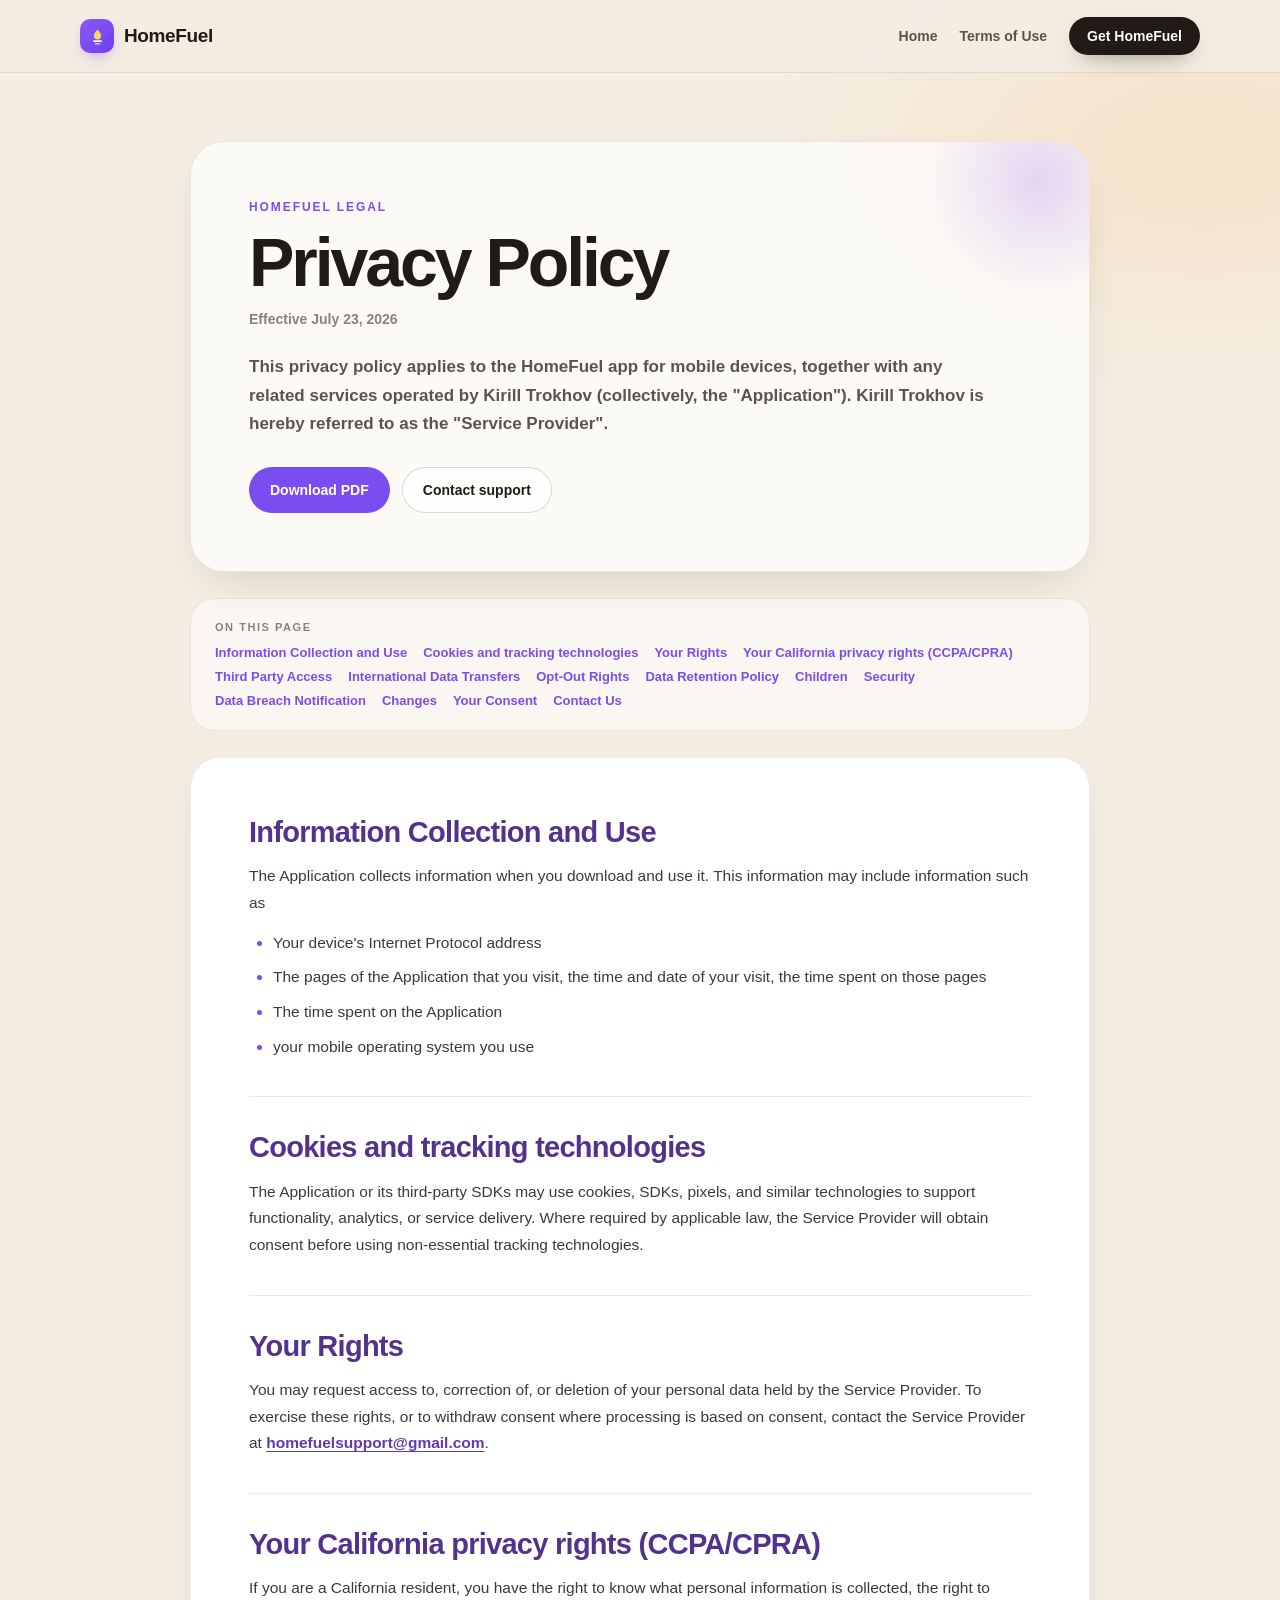
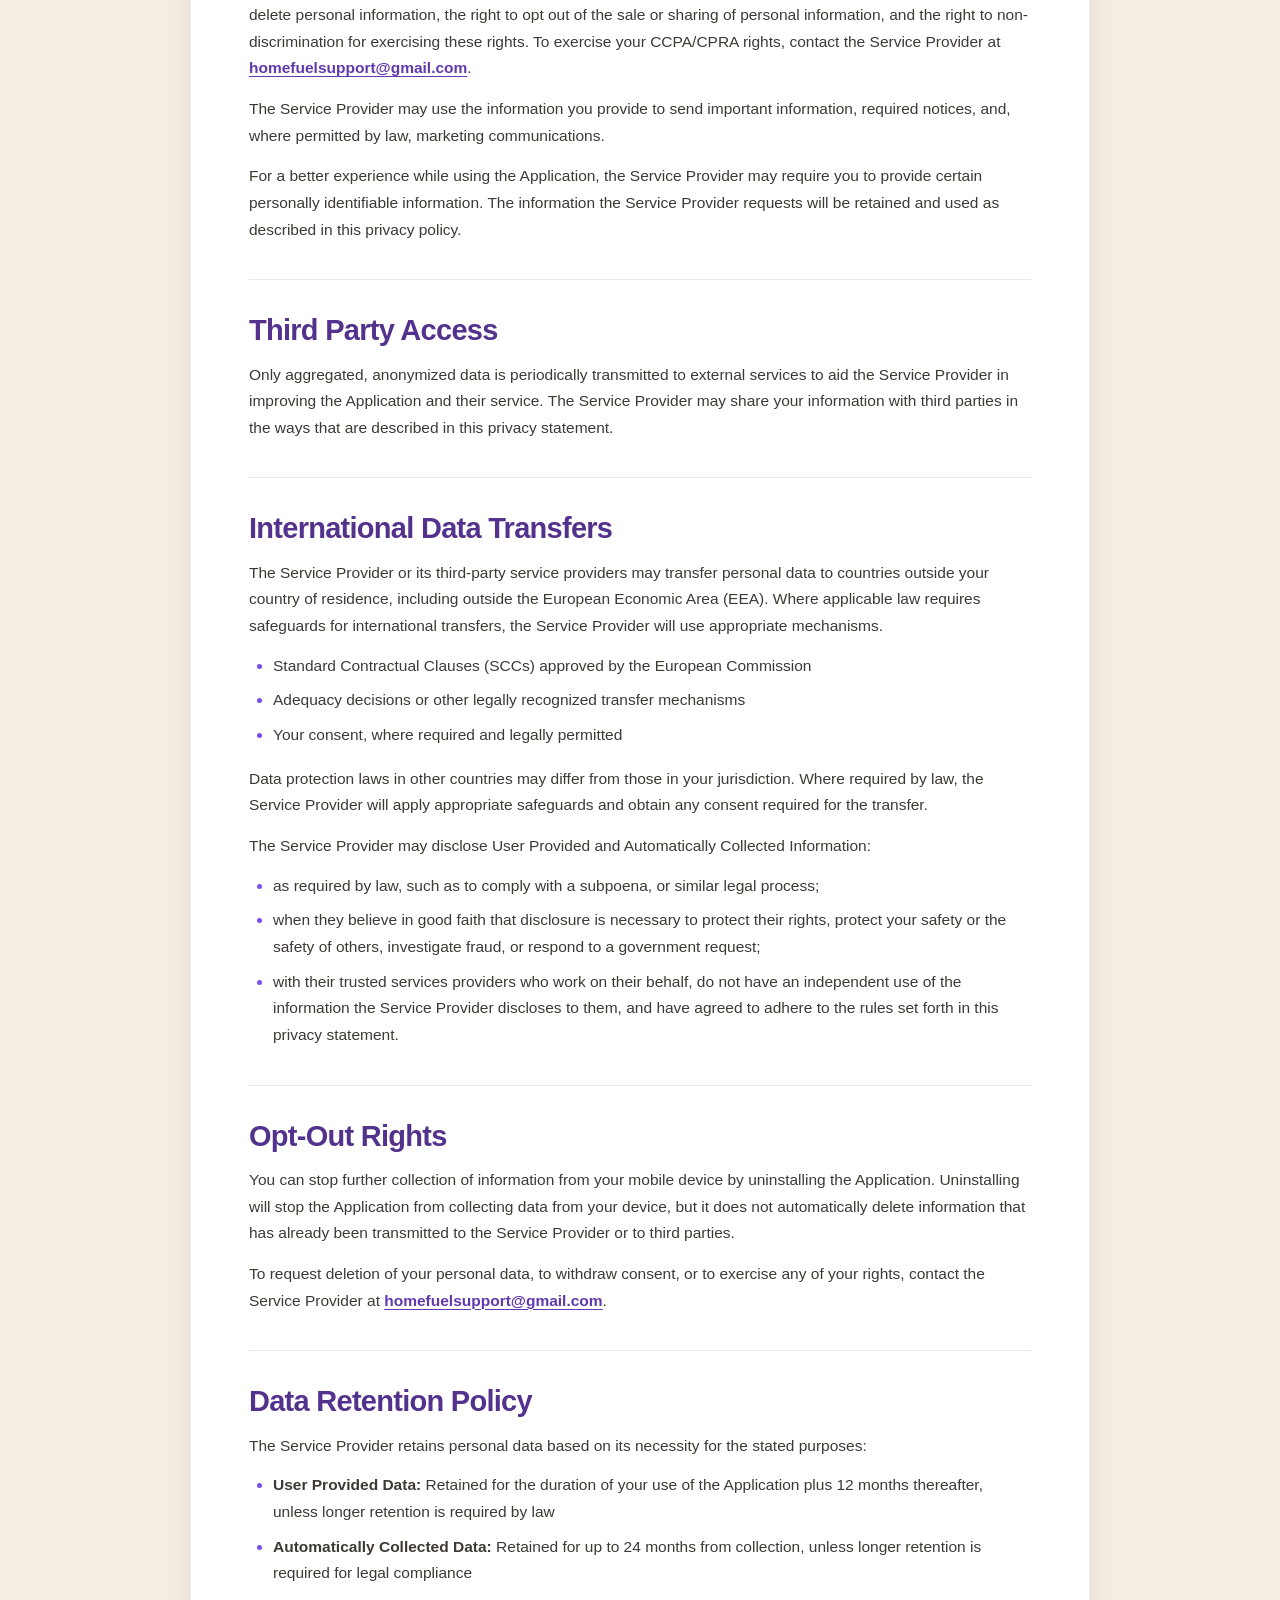
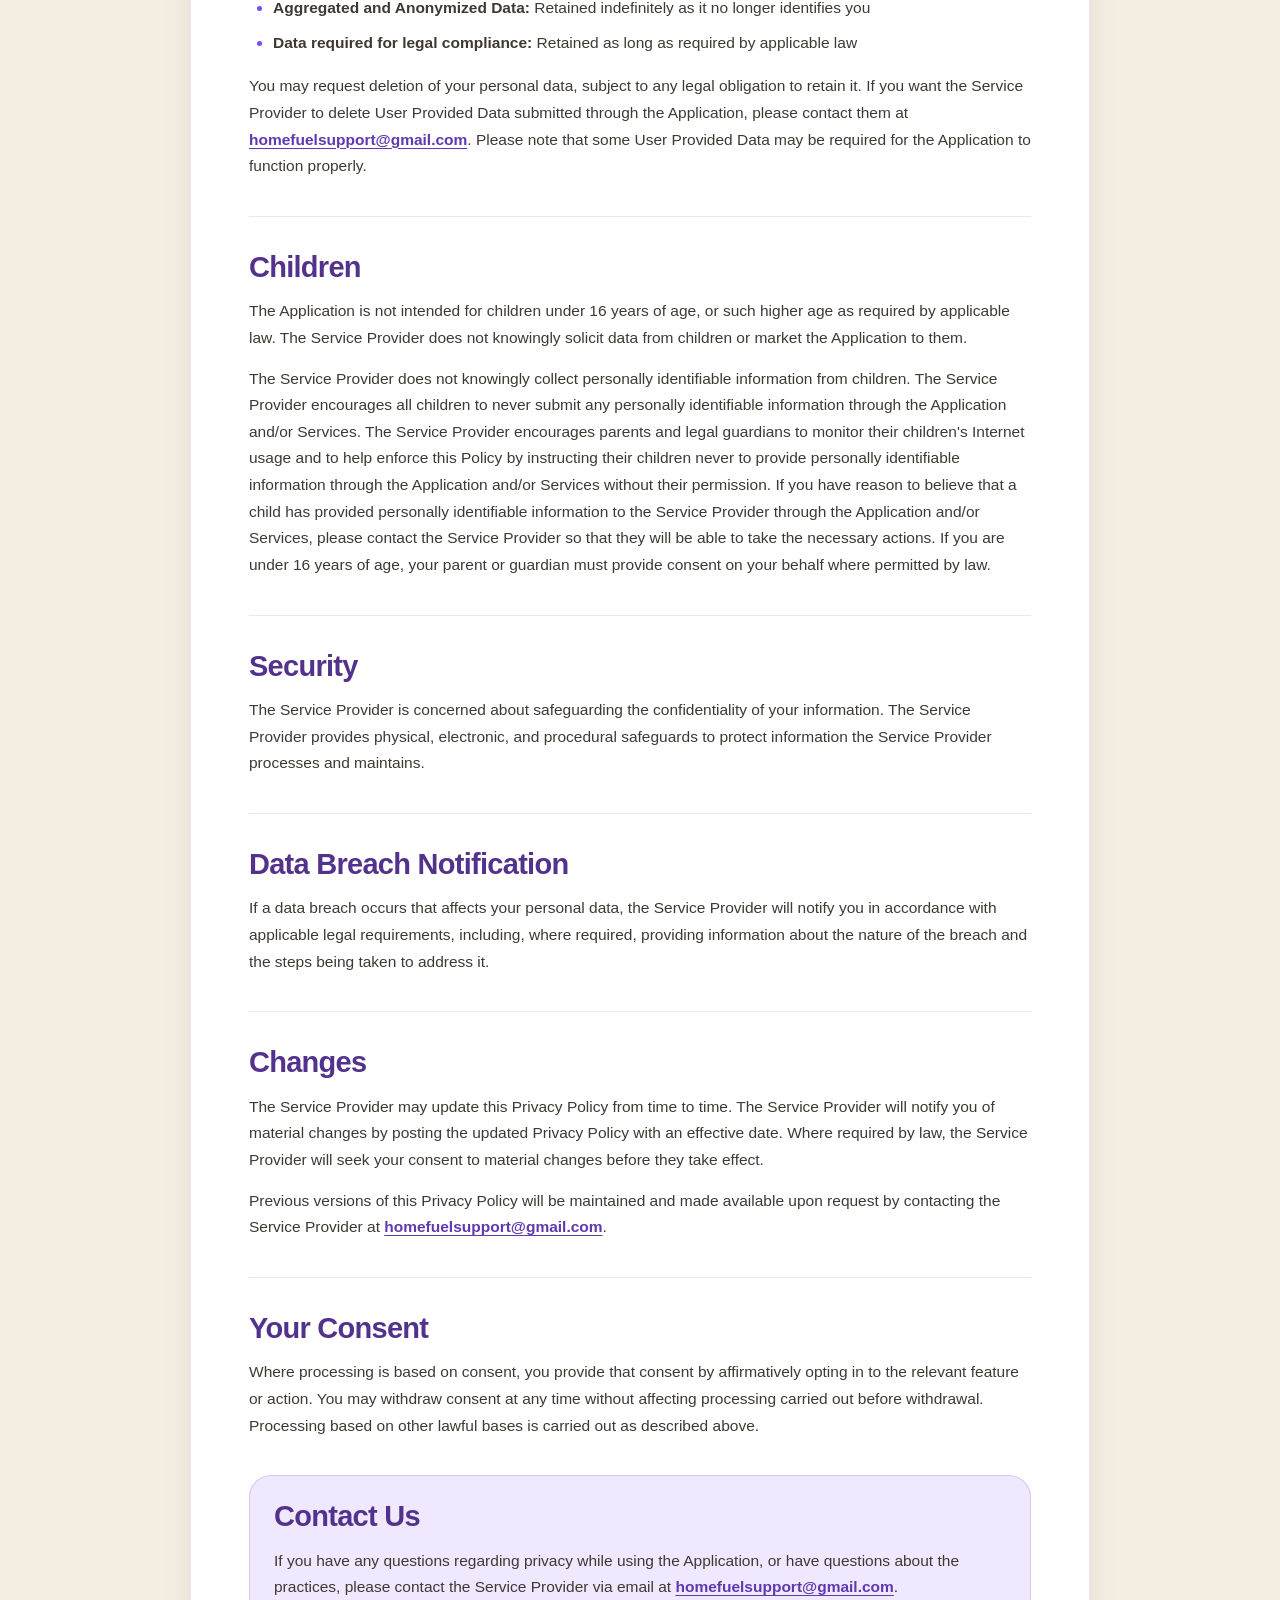
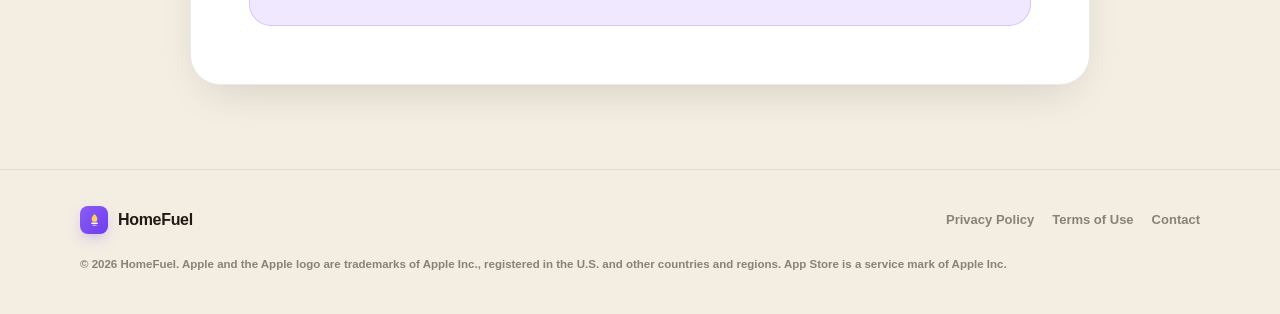
==== privacy.html @ 13d3a9ec "Add legal pages and live App Store links" ====
<!DOCTYPE html>
<html lang="en">
<head>
  <meta charset="UTF-8" />
  <meta name="viewport" content="width=device-width, initial-scale=1.0" />
  <title>Privacy Policy | HomeFuel</title>
  <meta name="description" content="Read the HomeFuel Privacy Policy, effective July 23, 2026." />
  <link rel="canonical" href="https://ktrokhov.github.io/homefuelSite/privacy.html" />
  <meta property="og:title" content="HomeFuel Privacy Policy" />
  <meta property="og:description" content="Read the HomeFuel Privacy Policy, effective July 23, 2026." />
  <meta property="og:type" content="website" />
  <link rel="icon" href="data:image/svg+xml,%3Csvg xmlns='http://www.w3.org/2000/svg' viewBox='0 0 64 64'%3E%3Crect width='64' height='64' rx='16' fill='%236f3df0'/%3E%3Cpath d='M32 12c5 6 9 10 9 16a9 9 0 0 1-18 0c0-6 4-10 9-16z' fill='%23ffd257'/%3E%3Crect x='20' y='40' width='24' height='6' rx='3' fill='%23fff'/%3E%3Crect x='24' y='50' width='16' height='5' rx='2.5' fill='%23ffffffaa'/%3E%3C/svg%3E" />
  <link rel="stylesheet" href="styles.css" />
  <link rel="stylesheet" href="legal.css" />
</head>
<body class="legal-page">
  <a class="skip-link" href="#legal-document">Skip to document</a>

  <nav class="legal-nav" aria-label="Primary navigation">
    <div class="wrap legal-nav-inner">
      <a class="brand" href="index.html" aria-label="HomeFuel home">
          <span class="brand-mark" aria-hidden="true">
            <svg viewBox="0 0 24 24" fill="none">
              <path d="M12 3c2.6 3 4.6 5.2 4.6 8.1a4.6 4.6 0 0 1-9.2 0C7.4 8.2 9.4 6 12 3z" fill="#ffd257"/>
              <rect x="6.5" y="16.6" width="11" height="2.5" rx="1.25" fill="#fff"/>
              <rect x="8.5" y="20.2" width="7" height="1.9" rx="0.95" fill="#ffffffb3"/>
            </svg>
          </span>
          HomeFuel
        </a>
      <div class="legal-nav-links">
        <a href="index.html">Home</a>
        <a href="terms.html">Terms of Use</a>
        <a class="legal-nav-cta" href="https://apps.apple.com/us/app/homefuel-calorie-tracker/id6476710081" aria-label="Download HomeFuel on the App Store">Get HomeFuel</a>
      </div>
    </div>
  </nav>

  <main class="legal-shell" id="legal-document">
    <header class="legal-hero">
      <p class="eyebrow tint">HomeFuel legal</p>
      <h1>Privacy Policy</h1>
      <p class="legal-effective">Effective July 23, 2026</p>
      <div class="legal-summary">
        <p>This privacy policy applies to the HomeFuel app for mobile devices, together with any related services operated by Kirill Trokhov (collectively, the "Application"). Kirill Trokhov is hereby referred to as the "Service Provider".</p>
      </div>
      <div class="legal-actions">
        <a class="legal-button primary" href="assets/legal/HomeFuel_Privacy_Policy.pdf" download>Download PDF</a>
        <a class="legal-button" href="mailto:homefuelsupport@gmail.com">Contact support</a>
      </div>
    </header>

    <nav class="legal-toc" aria-label="On this page">
      <span>On this page</span>
      <div>
          <a href="#information-collection-and-use">Information Collection and Use</a>
          <a href="#cookies-and-tracking-technologies">Cookies and tracking technologies</a>
          <a href="#your-rights">Your Rights</a>
          <a href="#your-california-privacy-rights-ccpa-cpra">Your California privacy rights (CCPA/CPRA)</a>
          <a href="#third-party-access">Third Party Access</a>
          <a href="#international-data-transfers">International Data Transfers</a>
          <a href="#opt-out-rights">Opt-Out Rights</a>
          <a href="#data-retention-policy">Data Retention Policy</a>
          <a href="#children">Children</a>
          <a href="#security">Security</a>
          <a href="#data-breach-notification">Data Breach Notification</a>
          <a href="#changes">Changes</a>
          <a href="#your-consent">Your Consent</a>
          <a href="#contact-us">Contact Us</a>
      </div>
    </nav>

    <article class="legal-document">
      <section id="information-collection-and-use">
        <h2>Information Collection and Use</h2>
        <p>The Application collects information when you download and use it. This information may include information such as</p>
        <ul>
          <li>Your device's Internet Protocol address</li>
          <li>The pages of the Application that you visit, the time and date of your visit, the time spent on those pages</li>
          <li>The time spent on the Application</li>
          <li>your mobile operating system you use</li>
        </ul>
      </section>
      <section id="cookies-and-tracking-technologies">
        <h2>Cookies and tracking technologies</h2>
        <p>The Application or its third-party SDKs may use cookies, SDKs, pixels, and similar technologies to support functionality, analytics, or service delivery. Where required by applicable law, the Service Provider will obtain consent before using non-essential tracking technologies.</p>
      </section>
      <section id="your-rights">
        <h2>Your Rights</h2>
        <p>You may request access to, correction of, or deletion of your personal data held by the Service Provider. To exercise these rights, or to withdraw consent where processing is based on consent, contact the Service Provider at <a href="mailto:homefuelsupport@gmail.com">homefuelsupport@gmail.com</a>.</p>
      </section>
      <section id="your-california-privacy-rights-ccpa-cpra">
        <h2>Your California privacy rights (CCPA/CPRA)</h2>
        <p>If you are a California resident, you have the right to know what personal information is collected, the right to delete personal information, the right to opt out of the sale or sharing of personal information, and the right to non-discrimination for exercising these rights. To exercise your CCPA/CPRA rights, contact the Service Provider at <a href="mailto:homefuelsupport@gmail.com">homefuelsupport@gmail.com</a>.</p>
        <p>The Service Provider may use the information you provide to send important information, required notices, and, where permitted by law, marketing communications.</p>
        <p>For a better experience while using the Application, the Service Provider may require you to provide certain personally identifiable information. The information the Service Provider requests will be retained and used as described in this privacy policy.</p>
      </section>
      <section id="third-party-access">
        <h2>Third Party Access</h2>
        <p>Only aggregated, anonymized data is periodically transmitted to external services to aid the Service Provider in improving the Application and their service. The Service Provider may share your information with third parties in the ways that are described in this privacy statement.</p>
      </section>
      <section id="international-data-transfers">
        <h2>International Data Transfers</h2>
        <p>The Service Provider or its third-party service providers may transfer personal data to countries outside your country of residence, including outside the European Economic Area (EEA). Where applicable law requires safeguards for international transfers, the Service Provider will use appropriate mechanisms.</p>
        <ul>
          <li>Standard Contractual Clauses (SCCs) approved by the European Commission</li>
          <li>Adequacy decisions or other legally recognized transfer mechanisms</li>
          <li>Your consent, where required and legally permitted</li>
        </ul>
        <p>Data protection laws in other countries may differ from those in your jurisdiction. Where required by law, the Service Provider will apply appropriate safeguards and obtain any consent required for the transfer.</p>
        <p>The Service Provider may disclose User Provided and Automatically Collected Information:</p>
        <ul>
          <li>as required by law, such as to comply with a subpoena, or similar legal process;</li>
          <li>when they believe in good faith that disclosure is necessary to protect their rights, protect your safety or the safety of others, investigate fraud, or respond to a government request;</li>
          <li>with their trusted services providers who work on their behalf, do not have an independent use of the information the Service Provider discloses to them, and have agreed to adhere to the rules set forth in this privacy statement.</li>
        </ul>
      </section>
      <section id="opt-out-rights">
        <h2>Opt-Out Rights</h2>
        <p>You can stop further collection of information from your mobile device by uninstalling the Application. Uninstalling will stop the Application from collecting data from your device, but it does not automatically delete information that has already been transmitted to the Service Provider or to third parties.</p>
        <p>To request deletion of your personal data, to withdraw consent, or to exercise any of your rights, contact the Service Provider at <a href="mailto:homefuelsupport@gmail.com">homefuelsupport@gmail.com</a>.</p>
      </section>
      <section id="data-retention-policy">
        <h2>Data Retention Policy</h2>
        <p>The Service Provider retains personal data based on its necessity for the stated purposes:</p>
        <ul>
          <li><strong>User Provided Data:</strong> Retained for the duration of your use of the Application plus 12 months thereafter, unless longer retention is required by law</li>
          <li><strong>Automatically Collected Data:</strong> Retained for up to 24 months from collection, unless longer retention is required for legal compliance</li>
          <li><strong>Aggregated and Anonymized Data:</strong> Retained indefinitely as it no longer identifies you</li>
          <li><strong>Data required for legal compliance:</strong> Retained as long as required by applicable law</li>
        </ul>
        <p>You may request deletion of your personal data, subject to any legal obligation to retain it. If you want the Service Provider to delete User Provided Data submitted through the Application, please contact them at <a href="mailto:homefuelsupport@gmail.com">homefuelsupport@gmail.com</a>. Please note that some User Provided Data may be required for the Application to function properly.</p>
      </section>
      <section id="children">
        <h2>Children</h2>
        <p>The Application is not intended for children under 16 years of age, or such higher age as required by applicable law. The Service Provider does not knowingly solicit data from children or market the Application to them.</p>
        <p>The Service Provider does not knowingly collect personally identifiable information from children. The Service Provider encourages all children to never submit any personally identifiable information through the Application and/or Services. The Service Provider encourages parents and legal guardians to monitor their children's Internet usage and to help enforce this Policy by instructing their children never to provide personally identifiable information through the Application and/or Services without their permission. If you have reason to believe that a child has provided personally identifiable information to the Service Provider through the Application and/or Services, please contact the Service Provider so that they will be able to take the necessary actions. If you are under 16 years of age, your parent or guardian must provide consent on your behalf where permitted by law.</p>
      </section>
      <section id="security">
        <h2>Security</h2>
        <p>The Service Provider is concerned about safeguarding the confidentiality of your information. The Service Provider provides physical, electronic, and procedural safeguards to protect information the Service Provider processes and maintains.</p>
      </section>
      <section id="data-breach-notification">
        <h2>Data Breach Notification</h2>
        <p>If a data breach occurs that affects your personal data, the Service Provider will notify you in accordance with applicable legal requirements, including, where required, providing information about the nature of the breach and the steps being taken to address it.</p>
      </section>
      <section id="changes">
        <h2>Changes</h2>
        <p>The Service Provider may update this Privacy Policy from time to time. The Service Provider will notify you of material changes by posting the updated Privacy Policy with an effective date. Where required by law, the Service Provider will seek your consent to material changes before they take effect.</p>
        <p>Previous versions of this Privacy Policy will be maintained and made available upon request by contacting the Service Provider at <a href="mailto:homefuelsupport@gmail.com">homefuelsupport@gmail.com</a>.</p>
      </section>
      <section id="your-consent">
        <h2>Your Consent</h2>
        <p>Where processing is based on consent, you provide that consent by affirmatively opting in to the relevant feature or action. You may withdraw consent at any time without affecting processing carried out before withdrawal. Processing based on other lawful bases is carried out as described above.</p>
      </section>
      <section id="contact-us" class="legal-contact">
        <h2>Contact Us</h2>
        <p>If you have any questions regarding privacy while using the Application, or have questions about the practices, please contact the Service Provider via email at <a href="mailto:homefuelsupport@gmail.com">homefuelsupport@gmail.com</a>.</p>
      </section>
    </article>
  </main>

  <footer class="legal-footer">
    <div class="wrap legal-footer-inner">
      <div class="legal-footer-top">
        <a class="brand" href="index.html" aria-label="HomeFuel home">
          <span class="brand-mark" aria-hidden="true">
            <svg viewBox="0 0 24 24" fill="none">
              <path d="M12 3c2.6 3 4.6 5.2 4.6 8.1a4.6 4.6 0 0 1-9.2 0C7.4 8.2 9.4 6 12 3z" fill="#ffd257"/>
              <rect x="6.5" y="16.6" width="11" height="2.5" rx="1.25" fill="#fff"/>
              <rect x="8.5" y="20.2" width="7" height="1.9" rx="0.95" fill="#ffffffb3"/>
            </svg>
          </span>
          HomeFuel
        </a>
        <div class="legal-footer-links">
          <a href="privacy.html">Privacy Policy</a>
          <a href="terms.html">Terms of Use</a>
          <a href="mailto:homefuelsupport@gmail.com">Contact</a>
        </div>
      </div>
      <p>© <span id="year">2026</span> HomeFuel. Apple and the Apple logo are trademarks of Apple Inc., registered in the U.S. and other countries and regions. App Store is a service mark of Apple Inc.</p>
    </div>
  </footer>

  <script src="script.js"></script>
</body>
</html>
---- styles.css ----
/* ============================================================
   HomeFuel — marketing site
   Design system mirrors the iOS app: warm cream world, ink-black
   rounded type, violet/amber/red fuel rings, fresh green, PLUS
   orange + PRO black. No frameworks, no build step.
   ============================================================ */

:root {
  /* Ink + surfaces (the app's warm light world) */
  --bg: #f4ede2;
  --bg-wash-a: #ddcfec;   /* lavender */
  --bg-wash-b: #f6e3cf;   /* peach */
  --card: #ffffff;
  --card-soft: #faf6ee;
  --line: rgba(32, 27, 22, 0.09);
  --line-strong: rgba(32, 27, 22, 0.16);
  --ink: #201b16;
  --ink-2: #5c544b;
  --ink-3: #8a8178;

  /* Brand */
  --accent: #7a4df0;          /* violet — Eat ring family */
  --accent-soft: #efe8ff;
  --fresh: #2fa361;           /* green — good things */
  --fresh-soft: #e7f4ec;
  --amber: #f09a12;           /* Fuel ring family */
  --amber-soft: #fdf0da;
  --move: #ff2d55;            /* Move ring — Apple red */
  --move-soft: #ffe6ec;
  --plus: #f2811d;            /* PLUS tier */
  --pro: #1c1917;             /* PRO tier */
  --gold: #edb01c;

  /* Dark energy surfaces */
  --night: #0b0a09;
  --night-card: #171512;
  --night-line: rgba(255, 255, 255, 0.09);

  --radius-xl: 34px;
  --radius-lg: 26px;
  --radius-md: 18px;

  --font: ui-rounded, "SF Pro Rounded", -apple-system,
          BlinkMacSystemFont, "Segoe UI", Roboto, "Helvetica Neue",
          Arial, sans-serif;
  --shadow-card: 0 18px 44px -18px rgba(32, 27, 22, 0.18);
  --shadow-pop: 0 26px 70px -22px rgba(32, 27, 22, 0.33);
}

* { margin: 0; padding: 0; box-sizing: border-box; }

html { scroll-behavior: smooth; }

body {
  font-family: var(--font);
  background: var(--bg);
  color: var(--ink);
  -webkit-font-smoothing: antialiased;
  overflow-x: hidden;
}

::selection { background: rgba(122, 77, 240, 0.22); }

img { display: block; max-width: 100%; }
a { color: inherit; text-decoration: none; }
button { font-family: inherit; }

.wrap {
  width: min(1120px, calc(100% - 48px));
  margin: 0 auto;
}

/* ---------- Type scale ---------- */

.eyebrow {
  font-size: 12px;
  font-weight: 800;
  letter-spacing: 0.16em;
  text-transform: uppercase;
  color: var(--ink-3);
}
.eyebrow.tint { color: var(--accent); }
.eyebrow.fresh { color: var(--fresh); }

h1, h2, h3 { letter-spacing: -0.03em; line-height: 1.02; }

.h-display {
  font-size: clamp(44px, 7vw, 78px);
  font-weight: 900;
}
.h-section {
  font-size: clamp(30px, 4.4vw, 46px);
  font-weight: 900;
}
.lede {
  font-size: clamp(16px, 2vw, 19px);
  line-height: 1.55;
  color: var(--ink-2);
  font-weight: 600;
}

/* ---------- Scroll reveal ---------- */

.reveal {
  opacity: 0;
  transform: translateY(22px);
  transition: opacity 0.7s cubic-bezier(0.2, 0.7, 0.2, 1),
              transform 0.7s cubic-bezier(0.2, 0.7, 0.2, 1);
}
.reveal.in { opacity: 1; transform: none; }

@media (prefers-reduced-motion: reduce) {
  .reveal { opacity: 1; transform: none; transition: none; }
  html { scroll-behavior: auto; }
}

/* ============================================================
   NAV
   ============================================================ */

.nav {
  position: fixed;
  inset: 0 0 auto 0;
  z-index: 60;
  transition: background 0.3s ease, box-shadow 0.3s ease;
}
.nav.scrolled {
  background: rgba(244, 237, 226, 0.82);
  -webkit-backdrop-filter: blur(18px);
  backdrop-filter: blur(18px);
  box-shadow: 0 1px 0 var(--line);
}
.nav-inner {
  display: flex;
  align-items: center;
  gap: 28px;
  padding: 16px 0;
}
.brand {
  display: flex;
  align-items: center;
  gap: 10px;
  font-size: 19px;
  font-weight: 900;
  letter-spacing: -0.02em;
}
.brand-mark {
  width: 34px;
  height: 34px;
  border-radius: 10px;
  background: linear-gradient(135deg, #8a5cf5, #6f3df0);
  display: grid;
  place-items: center;
  box-shadow: 0 6px 16px -6px rgba(122, 77, 240, 0.6);
}
.brand-mark svg { width: 19px; height: 19px; }
.nav-links {
  display: flex;
  gap: 26px;
  margin-left: auto;
}
.nav-links a {
  font-size: 14.5px;
  font-weight: 800;
  color: var(--ink-2);
  transition: color 0.2s;
}
.nav-links a:hover { color: var(--ink); }
.nav-cta {
  background: var(--ink);
  color: #fff;
  font-size: 14px;
  font-weight: 800;
  padding: 11px 20px;
  border-radius: 999px;
  transition: transform 0.15s ease, box-shadow 0.2s ease;
  box-shadow: 0 10px 22px -10px rgba(32, 27, 22, 0.55);
}
.nav-cta:hover { transform: translateY(-1px); }

/* ============================================================
   HERO
   ============================================================ */

.hero {
  position: relative;
  padding: 148px 0 40px;
  overflow: hidden;
}
.hero-wash {
  position: absolute;
  inset: 0;
  background:
    radial-gradient(900px 520px at 12% -6%, var(--bg-wash-a), transparent 62%),
    radial-gradient(900px 560px at 88% 4%, var(--bg-wash-b), transparent 60%);
  pointer-events: none;
}
.hero-grid {
  position: relative;
  display: grid;
  grid-template-columns: 1.05fr 0.95fr;
  gap: 40px;
  align-items: center;
}
.hero-copy .eyebrow { margin-bottom: 18px; }
.hero-copy h1 { margin-bottom: 20px; }
.hero-copy h1 .grad {
  background: linear-gradient(92deg, #7a4df0, #b06df5 55%, #f09a12);
  -webkit-background-clip: text;
  background-clip: text;
  color: transparent;
}
.hero-copy .lede { max-width: 34em; margin-bottom: 30px; }

.store-row {
  display: flex;
  align-items: center;
  gap: 14px;
  flex-wrap: wrap;
}
.app-store-link {
  display: inline-flex;
  align-items: center;
  justify-content: center;
  padding: 12px;
  border-radius: 12px;
  line-height: 0;
}
.app-store-link:focus-visible {
  outline: 3px solid rgba(122, 77, 240, 0.45);
  outline-offset: 2px;
}
.app-store-artwork {
  width: auto;
  height: 48px;
  max-width: none;
}
.store-badge {
  display: inline-flex;
  align-items: center;
  gap: 11px;
  background: #000;
  color: #fff;
  border-radius: 14px;
  padding: 11px 20px 11px 16px;
  transition: transform 0.15s ease, box-shadow 0.25s ease;
  box-shadow: 0 16px 34px -14px rgba(0, 0, 0, 0.55);
}
.store-badge:hover { transform: translateY(-2px) scale(1.015); }
.store-badge svg { width: 26px; height: 26px; flex: none; }
.store-badge .sb-text { line-height: 1.12; }
.store-badge .sb-top { font-size: 10.5px; font-weight: 600; opacity: 0.85; letter-spacing: 0.02em; }
.store-badge .sb-bottom { font-size: 19px; font-weight: 800; letter-spacing: -0.01em; }

.store-badge.android {
  background: var(--card);
  color: var(--ink-2);
  border: 1.5px dashed var(--line-strong);
  box-shadow: none;
  position: relative;
  cursor: default;
}
.store-badge.android:hover { transform: none; }
.store-badge.android svg { opacity: 0.55; }
.dev-chip {
  position: absolute;
  top: -10px;
  right: 10px;
  white-space: nowrap;
  background: var(--amber);
  color: #fff;
  font-size: 8.5px;
  font-weight: 900;
  letter-spacing: 0.12em;
  padding: 4px 9px;
  border-radius: 999px;
  box-shadow: 0 6px 14px -6px rgba(240, 154, 18, 0.7);
}

.hero-props {
  display: flex;
  gap: 20px;
  flex-wrap: wrap;
  margin-top: 30px;
}
.hero-prop {
  display: flex;
  align-items: center;
  gap: 8px;
  font-size: 13.5px;
  font-weight: 800;
  color: var(--ink-2);
}
.hero-prop .dot {
  width: 8px; height: 8px; border-radius: 50%;
}

/* ============================================================
   PHONE MOCKUP (shared frame)
   ============================================================ */

.phone {
  width: 320px;
  border-radius: 52px;
  background: #101010;
  padding: 11px;
  box-shadow:
    0 0 0 1.5px rgba(255, 255, 255, 0.35) inset,
    var(--shadow-pop);
  position: relative;
}
.phone-screen {
  border-radius: 42px;
  overflow: hidden;
  background: linear-gradient(178deg, #dccfe9 0%, #f1e8da 34%, #f4ede1 70%);
  position: relative;
  padding: 14px 14px 12px;
  min-height: 620px;
  display: flex;
  flex-direction: column;
  gap: 11px;
}
.island {
  width: 92px;
  height: 26px;
  background: #0d0d0d;
  border-radius: 999px;
  margin: 2px auto 2px;
  flex: none;
}

/* --- Home mockup pieces --- */

.m-status {
  display: flex;
  justify-content: space-between;
  align-items: center;
  font-size: 11px;
  font-weight: 800;
  padding: 0 8px;
  color: var(--ink);
}
.m-status .sig { display: flex; gap: 3px; align-items: flex-end; }
.m-status .sig i {
  width: 3px; border-radius: 1px; background: var(--ink); display: block;
}

.m-greeting { padding: 2px 4px 0; }
.m-goalchip {
  display: inline-flex;
  align-items: center;
  gap: 5px;
  font-size: 8.5px;
  font-weight: 900;
  letter-spacing: 0.13em;
  color: #7a4df0;
  margin-bottom: 5px;
}
.m-greeting h4 {
  font-size: 25px;
  font-weight: 900;
  letter-spacing: -0.03em;
  line-height: 1.02;
}
.m-greeting .sub {
  margin-top: 5px;
  font-size: 11px;
  font-weight: 700;
  color: var(--ink-2);
}

.m-banner {
  background: rgba(231, 244, 236, 0.9);
  border: 1px solid rgba(47, 163, 97, 0.28);
  border-radius: 17px;
  padding: 10px 12px;
  display: flex;
  align-items: center;
  gap: 9px;
}
.m-banner .avatar {
  width: 28px; height: 28px; border-radius: 50%;
  background: linear-gradient(135deg, #2fa361, #6f3df0);
  color: #fff;
  display: grid; place-items: center;
  font-size: 9px; font-weight: 900;
  flex: none;
}
.m-banner b { font-size: 11.5px; font-weight: 900; display: block; }
.m-banner span { font-size: 9.5px; font-weight: 700; color: var(--ink-2); }
.m-banner .chev { margin-left: auto; color: var(--ink-3); font-weight: 900; }

.m-meal {
  border-radius: 22px;
  overflow: hidden;
  position: relative;
  min-height: 148px;
  display: flex;
  flex-direction: column;
  justify-content: space-between;
  padding: 11px 13px 13px;
  background:
    linear-gradient(200deg, rgba(14, 10, 6, 0) 30%, rgba(14, 10, 6, 0.78) 88%),
    radial-gradient(140px 90px at 78% 30%, #f5b46a, transparent 70%),
    radial-gradient(180px 120px at 24% 76%, #7c4a1e, transparent 74%),
    linear-gradient(140deg, #a8672c, #5e3413 62%, #3c210c);
  color: #fff;
}
.m-meal .cook-chip {
  align-self: flex-start;
  display: inline-flex;
  align-items: center;
  gap: 5px;
  background: rgba(10, 8, 6, 0.55);
  -webkit-backdrop-filter: blur(6px);
  backdrop-filter: blur(6px);
  font-size: 8px;
  font-weight: 900;
  letter-spacing: 0.12em;
  padding: 5px 9px;
  border-radius: 999px;
}
.m-meal h5 { font-size: 19px; font-weight: 900; letter-spacing: -0.02em; line-height: 1.05; }
.m-meal .meta { font-size: 10px; font-weight: 700; opacity: 0.9; margin-top: 3px; }

.m-today {
  background: var(--card);
  border-radius: 22px;
  padding: 13px 14px;
  box-shadow: 0 12px 30px -16px rgba(32, 27, 22, 0.25);
  display: grid;
  grid-template-columns: 1fr auto;
  gap: 6px 10px;
  align-items: center;
}
.m-today .t-eyebrow {
  grid-column: 1 / -1;
  font-size: 8.5px;
  font-weight: 900;
  letter-spacing: 0.14em;
  color: var(--ink-3);
}
.m-today .pct { font-size: 30px; font-weight: 900; letter-spacing: -0.03em; }
.m-today .pct small { font-size: 13px; color: var(--ink-3); font-weight: 900; }
.m-today .pace { font-size: 10.5px; font-weight: 800; color: var(--ink-2); }
.m-today .closed-chip {
  justify-self: start;
  display: inline-flex;
  align-items: center;
  gap: 4px;
  background: var(--fresh-soft);
  color: var(--fresh);
  font-size: 8.5px;
  font-weight: 900;
  letter-spacing: 0.08em;
  padding: 4px 8px;
  border-radius: 999px;
}
.m-rings { grid-column: 2; grid-row: 2 / span 3; align-self: center; }

.m-bars {
  grid-column: 1 / -1;
  display: grid;
  grid-template-columns: repeat(3, 1fr);
  gap: 8px;
  margin-top: 6px;
}
.m-bar b {
  display: flex;
  justify-content: space-between;
  font-size: 8px;
  font-weight: 900;
  letter-spacing: 0.06em;
  color: var(--ink-3);
  margin-bottom: 4px;
}
.m-bar b i { font-style: normal; color: var(--ink); }
.m-bar .track {
  height: 5px;
  border-radius: 999px;
  background: rgba(32, 27, 22, 0.08);
  overflow: hidden;
}
.m-bar .fill { height: 100%; border-radius: 999px; }

.m-usefirst { padding: 0 3px; }
.m-usefirst .uf-head {
  display: flex;
  justify-content: space-between;
  align-items: baseline;
  margin-bottom: 7px;
}
.m-usefirst .uf-head b {
  font-size: 10px; font-weight: 900; letter-spacing: 0.13em; color: var(--move);
}
.m-usefirst .uf-head span { font-size: 9px; font-weight: 800; color: var(--ink-3); }
.uf-row { display: grid; grid-template-columns: repeat(3, 1fr); gap: 8px; }
.uf-card {
  border-radius: 15px;
  height: 62px;
  position: relative;
  overflow: hidden;
  box-shadow: 0 8px 18px -10px rgba(32, 27, 22, 0.3);
}
.uf-card em {
  position: absolute;
  left: 7px; bottom: 5px;
  font-style: normal;
  font-size: 8px;
  font-weight: 900;
  color: #fff;
  text-shadow: 0 1px 6px rgba(0, 0, 0, 0.5);
}
.uf-card .d {
  position: absolute;
  top: 5px; right: 5px;
  font-size: 7px; font-weight: 900;
  background: rgba(255, 255, 255, 0.92);
  border-radius: 999px;
  padding: 2px 6px;
}
.uf-1 { background: radial-gradient(60px 40px at 60% 35%, #ff9d76, transparent 72%), linear-gradient(150deg, #e8663c, #99331c); }
.uf-1 .d { color: #d43e2a; }
.uf-2 { background: radial-gradient(60px 40px at 40% 30%, #b8e6a0, transparent 72%), linear-gradient(150deg, #4c9948, #1d5c2e); }
.uf-2 .d { color: #2a7f3f; }
.uf-3 { background: radial-gradient(60px 44px at 55% 30%, #ffe9a8, transparent 72%), linear-gradient(150deg, #d8a133, #8a5c14); }
.uf-3 .d { color: #b07c14; }

.m-tabbar {
  margin-top: auto;
  background: rgba(255, 255, 255, 0.88);
  -webkit-backdrop-filter: blur(10px);
  backdrop-filter: blur(10px);
  border: 1px solid rgba(255, 255, 255, 0.9);
  box-shadow: 0 14px 30px -16px rgba(32, 27, 22, 0.35);
  border-radius: 999px;
  display: flex;
  justify-content: space-around;
  padding: 8px 10px;
}
.m-tab {
  display: flex;
  flex-direction: column;
  align-items: center;
  gap: 2px;
  font-size: 7.5px;
  font-weight: 800;
  color: var(--ink-3);
}
.m-tab svg { width: 17px; height: 17px; }
.m-tab.on { color: var(--accent); }
.m-tab.on .tab-pill {
  position: absolute;
  inset: -6px -12px;
  background: var(--accent-soft);
  border-radius: 999px;
  z-index: -1;
}
.m-tab { position: relative; z-index: 0; }

/* Floating chips around hero phone */

.hero-phone-zone {
  position: relative;
  display: flex;
  justify-content: center;
  padding: 12px 0 26px;
}
.float-chip {
  position: absolute;
  background: var(--card);
  border-radius: 16px;
  box-shadow: var(--shadow-card);
  border: 1px solid var(--line);
  padding: 10px 14px;
  font-size: 12px;
  font-weight: 800;
  display: flex;
  align-items: center;
  gap: 8px;
  animation: floaty 5.4s ease-in-out infinite;
}
.float-chip .ic {
  width: 26px; height: 26px;
  border-radius: 9px;
  display: grid;
  place-items: center;
  color: #fff;
  font-size: 12px;
  flex: none;
}
.float-chip small { display: block; font-size: 10px; font-weight: 700; color: var(--ink-3); }
.fc-1 { top: 42%; left: -26px; animation-delay: 0.4s; }
.fc-2 { bottom: 21%; right: -10px; animation-delay: 1.3s; }
.fc-3 { bottom: -1%; left: 0; animation-delay: 2.2s; }

@keyframes floaty {
  0%, 100% { transform: translateY(0); }
  50% { transform: translateY(-9px); }
}
@media (prefers-reduced-motion: reduce) {
  .float-chip { animation: none; }
}

/* ============================================================
   STATS STRIP
   ============================================================ */

.strip {
  border-block: 1px solid var(--line);
  background: rgba(255, 255, 255, 0.5);
}
.strip-inner {
  display: grid;
  grid-template-columns: repeat(4, 1fr);
  gap: 18px;
  padding: 26px 0;
  text-align: center;
}
.strip-item b {
  display: block;
  font-size: clamp(20px, 2.6vw, 27px);
  font-weight: 900;
  letter-spacing: -0.02em;
}
.strip-item span {
  font-size: 12.5px;
  font-weight: 700;
  color: var(--ink-3);
}

/* ============================================================
   SECTIONS (shared)
   ============================================================ */

.section { padding: 96px 0; }
.section-head {
  max-width: 620px;
  margin-bottom: 52px;
}
.section-head .eyebrow { margin-bottom: 14px; }
.section-head h2 { margin-bottom: 16px; }
.section-head.center { margin-inline: auto; text-align: center; }

/* ============================================================
   FEATURES GRID
   ============================================================ */

.features-grid {
  display: grid;
  grid-template-columns: repeat(3, 1fr);
  gap: 18px;
}
.feature {
  background: var(--card);
  border: 1px solid var(--line);
  border-radius: var(--radius-lg);
  padding: 26px 24px;
  box-shadow: 0 10px 26px -18px rgba(32, 27, 22, 0.16);
  transition: transform 0.22s ease, box-shadow 0.22s ease;
}
.feature:hover {
  transform: translateY(-4px);
  box-shadow: var(--shadow-card);
}
.feature .f-ic {
  width: 46px; height: 46px;
  border-radius: 15px;
  display: grid;
  place-items: center;
  margin-bottom: 16px;
  color: #fff;
  box-shadow: 0 10px 20px -10px rgba(32, 27, 22, 0.4);
}
.feature .f-ic svg { width: 23px; height: 23px; }
.feature h3 { font-size: 18.5px; font-weight: 900; margin-bottom: 8px; }
.feature p { font-size: 14px; line-height: 1.55; color: var(--ink-2); font-weight: 600; }
.feature .tier-tag {
  display: inline-flex;
  align-items: center;
  gap: 5px;
  margin-top: 13px;
  font-size: 9.5px;
  font-weight: 900;
  letter-spacing: 0.1em;
  border-radius: 999px;
  padding: 4px 10px;
}
.tier-tag.plus { background: rgba(242, 129, 29, 0.12); color: var(--plus); }
.tier-tag.pro { background: rgba(28, 25, 23, 0.08); color: var(--pro); }

/* ============================================================
   TUTORIAL
   ============================================================ */

.tutorial { background: linear-gradient(180deg, transparent, rgba(255, 255, 255, 0.65) 14%, rgba(255, 255, 255, 0.65) 86%, transparent); }

.step {
  display: grid;
  grid-template-columns: 1fr 1fr;
  gap: clamp(28px, 5vw, 72px);
  align-items: center;
  padding: 46px 0;
}
.step + .step { border-top: 1px dashed var(--line-strong); }
.step:nth-child(even) .step-visual { order: -1; }

.step-num {
  display: inline-grid;
  place-items: center;
  width: 42px; height: 42px;
  border-radius: 14px;
  font-size: 17px;
  font-weight: 900;
  color: #fff;
  margin-bottom: 16px;
  box-shadow: 0 12px 24px -10px rgba(32, 27, 22, 0.4);
}
.step h3 { font-size: clamp(23px, 3vw, 30px); font-weight: 900; margin-bottom: 12px; }
.step p { font-size: 15.5px; line-height: 1.6; color: var(--ink-2); font-weight: 600; max-width: 30em; }
.step .swipe-legend {
  display: flex;
  flex-wrap: wrap;
  gap: 8px;
  margin-top: 16px;
}
.swipe-legend span {
  font-size: 11px;
  font-weight: 900;
  padding: 6px 11px;
  border-radius: 999px;
  letter-spacing: 0.04em;
}
.sl-keep { background: var(--fresh-soft); color: var(--fresh); }
.sl-used { background: var(--accent-soft); color: var(--accent); }
.sl-trash { background: var(--move-soft); color: var(--move); }
.sl-buy { background: var(--amber-soft); color: #c07708; }

.step-visual { display: flex; justify-content: center; }

/* --- Step cards (mini mockups) --- */

.mini-card {
  width: min(360px, 100%);
  background: var(--card);
  border-radius: var(--radius-lg);
  border: 1px solid var(--line);
  box-shadow: var(--shadow-card);
  padding: 18px;
}
.mini-head {
  display: flex;
  align-items: center;
  justify-content: space-between;
  margin-bottom: 14px;
}
.mini-head b { font-size: 12px; font-weight: 900; letter-spacing: 0.12em; color: var(--ink-3); }
.mini-head .count-pill {
  font-size: 11px;
  font-weight: 900;
  background: var(--fresh);
  color: #fff;
  padding: 3px 9px;
  border-radius: 999px;
}

/* step 1 — put away rows */
.pa-row {
  display: flex;
  align-items: center;
  gap: 11px;
  padding: 10px 4px;
}
.pa-row + .pa-row { border-top: 1px solid var(--line); }
.pa-thumb {
  width: 38px; height: 38px;
  border-radius: 12px;
  flex: none;
}
.pa-row .pa-name { font-size: 14px; font-weight: 800; }
.pa-row .pa-name small { display: block; font-size: 11px; font-weight: 700; color: var(--ink-3); }
.space-chip {
  margin-left: auto;
  font-size: 10px;
  font-weight: 900;
  padding: 5px 10px;
  border-radius: 999px;
  letter-spacing: 0.05em;
}
.sp-fridge { background: #e3edf6; color: #3f6f9e; }
.sp-freezer { background: #e7f1f8; color: #5c93b8; }
.sp-pantry { background: #f3ecdc; color: #92742e; }

/* step 2 — swipe deck */
.deck { position: relative; width: min(300px, 100%); height: 360px; }
.deck-card {
  position: absolute;
  inset: 0;
  background: var(--card);
  border-radius: 26px;
  border: 1px solid var(--line);
  box-shadow: var(--shadow-card);
  overflow: hidden;
  display: flex;
  flex-direction: column;
}
.deck-card.back-1 { transform: scale(0.94) translateY(16px); opacity: 0.65; }
.deck-card.back-2 { transform: scale(0.88) translateY(30px); opacity: 0.35; }
.deck-card.front {
  transform: rotate(4deg) translateX(10px);
  animation: deck-sway 5s ease-in-out infinite;
}
@keyframes deck-sway {
  0%, 100% { transform: rotate(4deg) translateX(10px); }
  50% { transform: rotate(1.2deg) translateX(2px); }
}
@media (prefers-reduced-motion: reduce) { .deck-card.front { animation: none; } }
.deck-photo {
  height: 58%;
  background:
    radial-gradient(120px 76px at 62% 40%, #ffb28c, transparent 70%),
    linear-gradient(155deg, #ee7a52, #a03a22 70%);
  position: relative;
}
.deck-stamp {
  position: absolute;
  top: 18px; left: 14px;
  transform: rotate(-9deg);
  border: 3px solid var(--fresh);
  color: var(--fresh);
  font-size: 15px;
  font-weight: 900;
  letter-spacing: 0.1em;
  padding: 5px 12px;
  border-radius: 10px;
  background: rgba(255, 255, 255, 0.9);
}
.deck-body { padding: 14px 16px; }
.deck-body h4 { font-size: 19px; font-weight: 900; }
.deck-body .deck-meta { font-size: 12px; font-weight: 700; color: var(--ink-2); margin-top: 3px; }
.deck-days {
  display: inline-block;
  margin-top: 10px;
  font-size: 10.5px;
  font-weight: 900;
  background: var(--move-soft);
  color: var(--move);
  padding: 4px 10px;
  border-radius: 999px;
}

/* step 3 — week plan */
.plan-row {
  display: flex;
  align-items: center;
  gap: 11px;
  padding: 10px 4px;
}
.plan-row + .plan-row { border-top: 1px solid var(--line); }
.plan-slot {
  width: 34px; height: 34px;
  border-radius: 11px;
  display: grid;
  place-items: center;
  flex: none;
  color: #fff;
}
.plan-slot svg { width: 16px; height: 16px; }
.plan-row .plan-name { font-size: 13.5px; font-weight: 800; }
.plan-row .plan-name small { display: block; font-size: 10.5px; font-weight: 700; color: var(--ink-3); }
.plan-kcal { margin-left: auto; font-size: 12px; font-weight: 900; color: var(--ink-2); }
.autofill-btn {
  margin-top: 14px;
  width: 100%;
  border: none;
  cursor: default;
  background: linear-gradient(120deg, #8a5cf5, #6f3df0);
  color: #fff;
  font-size: 14px;
  font-weight: 900;
  padding: 13px;
  border-radius: 999px;
  box-shadow: 0 14px 28px -12px rgba(111, 61, 240, 0.65);
}

/* ============================================================
   DARK RINGS BAND (tutorial step 4 backdrop / energy showcase)
   ============================================================ */

.night {
  background: var(--night);
  color: #f5efe6;
  border-radius: clamp(28px, 4vw, 44px);
  overflow: hidden;
  position: relative;
}
.night-inner {
  display: grid;
  grid-template-columns: 1fr 1fr;
  gap: 40px;
  align-items: center;
  padding: clamp(40px, 6vw, 76px);
}
.night .eyebrow { color: var(--gold); }
.night h2 { color: #fff; }
.night p { color: rgba(245, 239, 230, 0.72); }
.night-legend { display: grid; gap: 13px; margin-top: 26px; }
.nl-item {
  display: flex;
  align-items: center;
  gap: 12px;
  font-size: 14.5px;
  font-weight: 800;
}
.nl-dot { width: 12px; height: 12px; border-radius: 50%; flex: none; }
.nl-item small { font-weight: 600; color: rgba(245, 239, 230, 0.6); }
.verdict-row { display: flex; gap: 9px; flex-wrap: wrap; margin-top: 26px; }
.verdict {
  font-size: 11px;
  font-weight: 900;
  letter-spacing: 0.06em;
  padding: 7px 13px;
  border-radius: 999px;
  border: 1px solid var(--night-line);
}
.v-closed { color: #58d68d; background: rgba(88, 214, 141, 0.12); }
.v-over { color: #ff6b57; background: rgba(255, 107, 87, 0.12); }
.v-partial { color: rgba(245, 239, 230, 0.65); }

.big-rings-zone {
  display: flex;
  justify-content: center;
  align-items: center;
  position: relative;
}
.hk-chip {
  position: absolute;
  bottom: 6%;
  right: 2%;
  background: var(--night-card);
  border: 1px solid var(--night-line);
  border-radius: 15px;
  padding: 10px 14px;
  font-size: 12px;
  font-weight: 800;
  display: flex;
  gap: 9px;
  align-items: center;
}
.hk-chip .hk-ic {
  width: 26px; height: 26px;
  border-radius: 8px;
  background: linear-gradient(135deg, #ff5f7e, #ff2d55);
  display: grid;
  place-items: center;
}
.hk-chip small { display: block; font-size: 10px; font-weight: 700; color: rgba(245, 239, 230, 0.55); }

/* SVG rings sizing */
.rings-svg { display: block; }
.rings-svg .track { opacity: 1; }
.rings-svg .prog {
  stroke-linecap: round;
  transform: rotate(-90deg);
  transform-origin: 50% 50%;
  transition: stroke-dashoffset 1.5s cubic-bezier(0.3, 0.7, 0.2, 1);
}

/* ============================================================
   PLANS
   ============================================================ */

.plans-grid {
  display: grid;
  grid-template-columns: repeat(3, 1fr);
  gap: 18px;
  align-items: stretch;
}
.plan-card {
  background: var(--card);
  border: 1px solid var(--line);
  border-radius: var(--radius-lg);
  padding: 28px 26px;
  display: flex;
  flex-direction: column;
  box-shadow: 0 10px 26px -18px rgba(32, 27, 22, 0.16);
}
.plan-card .tier-badge {
  align-self: flex-start;
  display: inline-flex;
  align-items: center;
  gap: 6px;
  font-size: 10.5px;
  font-weight: 900;
  letter-spacing: 0.12em;
  padding: 6px 12px;
  border-radius: 999px;
  color: #fff;
  margin-bottom: 16px;
}
.tb-free { background: var(--ink-3); }
.tb-plus { background: var(--plus); box-shadow: 0 8px 18px -8px rgba(242, 129, 29, 0.7); }
.tb-pro { background: var(--pro); box-shadow: 0 8px 18px -8px rgba(28, 25, 23, 0.7); }
.plan-card .price { font-size: 33px; font-weight: 900; letter-spacing: -0.02em; }
.plan-card .price small { font-size: 13px; color: var(--ink-3); font-weight: 800; }
.plan-card .price-note { font-size: 12px; font-weight: 700; color: var(--ink-3); margin: 3px 0 18px; }
.plan-card ul { list-style: none; display: grid; gap: 10px; }
.plan-card li {
  font-size: 13.5px;
  font-weight: 700;
  color: var(--ink-2);
  display: flex;
  gap: 9px;
  align-items: flex-start;
  line-height: 1.4;
}
.plan-card li .tick { color: var(--fresh); font-weight: 900; flex: none; }
.plan-card.featured {
  border: 2px solid var(--plus);
  box-shadow: 0 24px 54px -22px rgba(242, 129, 29, 0.45);
  position: relative;
}
.plan-card.featured::before {
  content: "MOST POPULAR";
  position: absolute;
  top: -11px;
  left: 50%;
  transform: translateX(-50%);
  background: var(--plus);
  color: #fff;
  font-size: 9px;
  font-weight: 900;
  letter-spacing: 0.14em;
  padding: 5px 12px;
  border-radius: 999px;
}
.plans-note {
  text-align: center;
  margin-top: 22px;
  font-size: 12.5px;
  font-weight: 700;
  color: var(--ink-3);
}

/* ============================================================
   DOWNLOAD CTA
   ============================================================ */

.cta-card {
  position: relative;
  overflow: hidden;
  border-radius: clamp(28px, 4vw, 44px);
  background:
    radial-gradient(600px 320px at 14% 0%, rgba(176, 109, 245, 0.35), transparent 65%),
    radial-gradient(560px 320px at 88% 100%, rgba(240, 154, 18, 0.3), transparent 62%),
    linear-gradient(150deg, #241b3c, #171126 55%, #100b1c);
  color: #fff;
  text-align: center;
  padding: clamp(48px, 7vw, 84px) 24px;
}
.cta-card .eyebrow { color: #c7a6ff; margin-bottom: 16px; }
.cta-card h2 { color: #fff; margin-bottom: 14px; }
.cta-card .lede { color: rgba(255, 255, 255, 0.72); margin: 0 auto 32px; max-width: 32em; }
.cta-card .store-row { justify-content: center; }
.cta-card .store-badge {
  background: #fff;
  color: #0c0a14;
  box-shadow: 0 20px 44px -16px rgba(0, 0, 0, 0.6);
}
.cta-card .store-badge.android {
  background: rgba(255, 255, 255, 0.07);
  color: rgba(255, 255, 255, 0.75);
  border: 1.5px dashed rgba(255, 255, 255, 0.3);
}
.cta-foot {
  margin-top: 26px;
  font-size: 12px;
  font-weight: 700;
  color: rgba(255, 255, 255, 0.5);
}

/* ============================================================
   FOOTER
   ============================================================ */

.footer { padding: 44px 0 40px; }
.footer-inner {
  display: flex;
  align-items: center;
  gap: 22px;
  flex-wrap: wrap;
}
.footer .brand { font-size: 16px; }
.footer .brand-mark { width: 28px; height: 28px; border-radius: 8px; }
.footer .brand-mark svg { width: 15px; height: 15px; }
.footer-links {
  margin-left: auto;
  display: flex;
  gap: 20px;
  font-size: 13px;
  font-weight: 700;
  color: var(--ink-3);
}
.footer-links a:hover { color: var(--ink); }
.footer-copy {
  width: 100%;
  font-size: 12px;
  font-weight: 600;
  color: var(--ink-3);
}

/* ============================================================
   RESPONSIVE
   ============================================================ */

@media (max-width: 980px) {
  .hero-grid { grid-template-columns: 1fr; gap: 20px; }
  .hero { padding-top: 120px; }
  .hero-copy { text-align: center; }
  .hero-copy .lede { margin-inline: auto; }
  .store-row { justify-content: center; }
  .hero-props { justify-content: center; }
  .features-grid { grid-template-columns: 1fr 1fr; }
  .night-inner { grid-template-columns: 1fr; }
  .strip-inner { grid-template-columns: repeat(2, 1fr); }
  .plans-grid { grid-template-columns: 1fr; max-width: 460px; margin-inline: auto; }
  .step { grid-template-columns: 1fr; gap: 26px; padding: 40px 0; }
  .step:nth-child(even) .step-visual { order: 0; }
  .fc-1 { left: -2%; }
  .fc-2 { right: -2%; }
}

@media (max-width: 620px) {
  .nav-links a:not(.nav-cta) { display: none; }
  .features-grid { grid-template-columns: 1fr; }
  .phone { width: 290px; }
  .phone-screen { min-height: 580px; }
  .float-chip { display: none; }
  .section { padding: 68px 0; }
}
---- legal.css ----
/* HomeFuel legal pages */

.legal-page {
  min-height: 100vh;
  background:
    radial-gradient(760px 420px at 8% -5%, rgba(205, 188, 231, 0.7), transparent 64%),
    radial-gradient(720px 400px at 94% 3%, rgba(246, 220, 188, 0.65), transparent 62%),
    var(--bg);
}

.skip-link {
  position: fixed;
  top: 10px;
  left: 10px;
  z-index: 100;
  transform: translateY(-150%);
  border-radius: 10px;
  background: var(--ink);
  color: #fff;
  padding: 10px 14px;
  font-size: 14px;
  font-weight: 800;
}

.skip-link:focus { transform: none; }

.legal-nav {
  position: sticky;
  top: 0;
  z-index: 50;
  border-bottom: 1px solid var(--line);
  background: rgba(244, 237, 226, 0.86);
  -webkit-backdrop-filter: blur(18px);
  backdrop-filter: blur(18px);
}

.legal-nav-inner {
  display: flex;
  align-items: center;
  gap: 28px;
  min-height: 72px;
}

.legal-nav-links {
  display: flex;
  align-items: center;
  gap: 22px;
  margin-left: auto;
  font-size: 14px;
  font-weight: 800;
  color: var(--ink-2);
}

.legal-nav-links > a:hover { color: var(--ink); }

.legal-nav-cta {
  border-radius: 999px;
  background: var(--ink);
  color: #fff !important;
  padding: 11px 18px;
  box-shadow: 0 10px 24px -13px rgba(32, 27, 22, 0.7);
}

.legal-shell {
  width: min(900px, calc(100% - 40px));
  margin: 0 auto;
  padding: 68px 0 84px;
}

.legal-hero {
  position: relative;
  overflow: hidden;
  border: 1px solid var(--line);
  border-radius: 34px;
  background: rgba(255, 255, 255, 0.72);
  padding: clamp(30px, 6vw, 58px);
  box-shadow: var(--shadow-card);
}

.legal-hero::after {
  position: absolute;
  top: -80px;
  right: -70px;
  width: 240px;
  height: 240px;
  border-radius: 50%;
  background: radial-gradient(circle, rgba(122, 77, 240, 0.2), transparent 68%);
  content: "";
  pointer-events: none;
}

.legal-hero .eyebrow { margin-bottom: 14px; }

.legal-hero h1 {
  position: relative;
  z-index: 1;
  max-width: 720px;
  font-size: clamp(40px, 7vw, 68px);
  font-weight: 900;
  letter-spacing: -0.045em;
}

.legal-effective {
  margin-top: 14px;
  color: var(--ink-3);
  font-size: 14px;
  font-weight: 800;
}

.legal-summary {
  max-width: 740px;
  margin-top: 26px;
  color: var(--ink-2);
  font-size: 17px;
  font-weight: 600;
  line-height: 1.68;
}

.legal-summary p + p { margin-top: 12px; }

.legal-actions {
  display: flex;
  flex-wrap: wrap;
  gap: 12px;
  margin-top: 28px;
}

.legal-button {
  display: inline-flex;
  align-items: center;
  justify-content: center;
  min-height: 46px;
  border: 1px solid var(--line-strong);
  border-radius: 999px;
  background: rgba(255, 255, 255, 0.68);
  padding: 11px 20px;
  color: var(--ink);
  font-size: 14px;
  font-weight: 850;
  transition: transform 0.15s ease, border-color 0.2s ease;
}

.legal-button:hover {
  transform: translateY(-1px);
  border-color: rgba(122, 77, 240, 0.5);
}

.legal-button.primary {
  border-color: transparent;
  background: var(--accent);
  color: #fff;
}

.legal-toc {
  margin: 26px 0;
  border: 1px solid var(--line);
  border-radius: 24px;
  background: rgba(255, 255, 255, 0.56);
  padding: 22px 24px;
}

.legal-toc > span {
  display: block;
  margin-bottom: 12px;
  color: var(--ink-3);
  font-size: 11px;
  font-weight: 900;
  letter-spacing: 0.14em;
  text-transform: uppercase;
}

.legal-toc > div {
  display: flex;
  flex-wrap: wrap;
  gap: 9px 16px;
}

.legal-toc a {
  color: var(--accent);
  font-size: 13px;
  font-weight: 750;
}

.legal-toc a:hover { text-decoration: underline; }

.legal-document {
  border: 1px solid var(--line);
  border-radius: 30px;
  background: #fff;
  padding: clamp(28px, 6vw, 58px);
  box-shadow: var(--shadow-card);
}

.legal-document section {
  scroll-margin-top: 94px;
}

.legal-document section + section {
  margin-top: 36px;
  padding-top: 34px;
  border-top: 1px solid var(--line);
}

.legal-document h2 {
  margin-bottom: 14px;
  color: #53328d;
  font-size: clamp(22px, 3.2vw, 29px);
  font-weight: 900;
  letter-spacing: -0.025em;
  line-height: 1.15;
}

.legal-document p,
.legal-document li {
  color: #3e3933;
  font-family: -apple-system, BlinkMacSystemFont, "Segoe UI", Roboto, Helvetica, Arial, sans-serif;
  font-size: 15.5px;
  line-height: 1.72;
}

.legal-document p + p { margin-top: 14px; }

.legal-document ul {
  display: grid;
  gap: 8px;
  margin: 13px 0 17px;
  padding-left: 24px;
}

.legal-document li::marker { color: var(--accent); }

.legal-document a {
  color: #6039ae;
  font-weight: 700;
  text-decoration: underline;
  text-decoration-thickness: 1px;
  text-underline-offset: 3px;
}

.legal-contact {
  border: 1px solid rgba(122, 77, 240, 0.22) !important;
  border-radius: 22px;
  background: var(--accent-soft);
  padding: 24px !important;
}

.legal-footer {
  border-top: 1px solid var(--line);
  padding: 36px 0 40px;
}

.legal-footer-top {
  display: flex;
  align-items: center;
  gap: 24px;
}

.legal-footer .brand { font-size: 16px; }
.legal-footer .brand-mark { width: 28px; height: 28px; border-radius: 8px; }
.legal-footer .brand-mark svg { width: 15px; height: 15px; }

.legal-footer-links {
  display: flex;
  flex-wrap: wrap;
  gap: 18px;
  margin-left: auto;
  color: var(--ink-3);
  font-size: 13px;
  font-weight: 750;
}

.legal-footer-links a:hover { color: var(--ink); }

.legal-footer p {
  margin-top: 22px;
  color: var(--ink-3);
  font-size: 11.5px;
  font-weight: 600;
  line-height: 1.55;
}

@media (max-width: 680px) {
  .legal-nav-inner { min-height: 64px; }
  .legal-nav-links > a:not(.legal-nav-cta) { display: none; }
  .legal-nav-cta { padding: 9px 14px; font-size: 13px; }
  .legal-shell { width: min(100% - 24px, 900px); padding: 34px 0 56px; }
  .legal-hero { border-radius: 26px; }
  .legal-toc { padding: 20px; }
  .legal-document { border-radius: 24px; }
  .legal-document section + section { margin-top: 28px; padding-top: 27px; }
  .legal-document p,
  .legal-document li { font-size: 15px; line-height: 1.68; }
  .legal-footer-top { align-items: flex-start; flex-direction: column; }
  .legal-footer-links { margin-left: 0; }
}

@media print {
  .legal-page { background: #fff; }
  .skip-link,
  .legal-nav,
  .legal-actions,
  .legal-toc,
  .legal-footer { display: none !important; }
  .legal-shell { width: auto; padding: 0; }
  .legal-hero,
  .legal-document {
    border: 0;
    border-radius: 0;
    box-shadow: none;
    padding: 0;
  }
  .legal-document { margin-top: 34px; }
  .legal-document section { break-inside: avoid-page; }
}
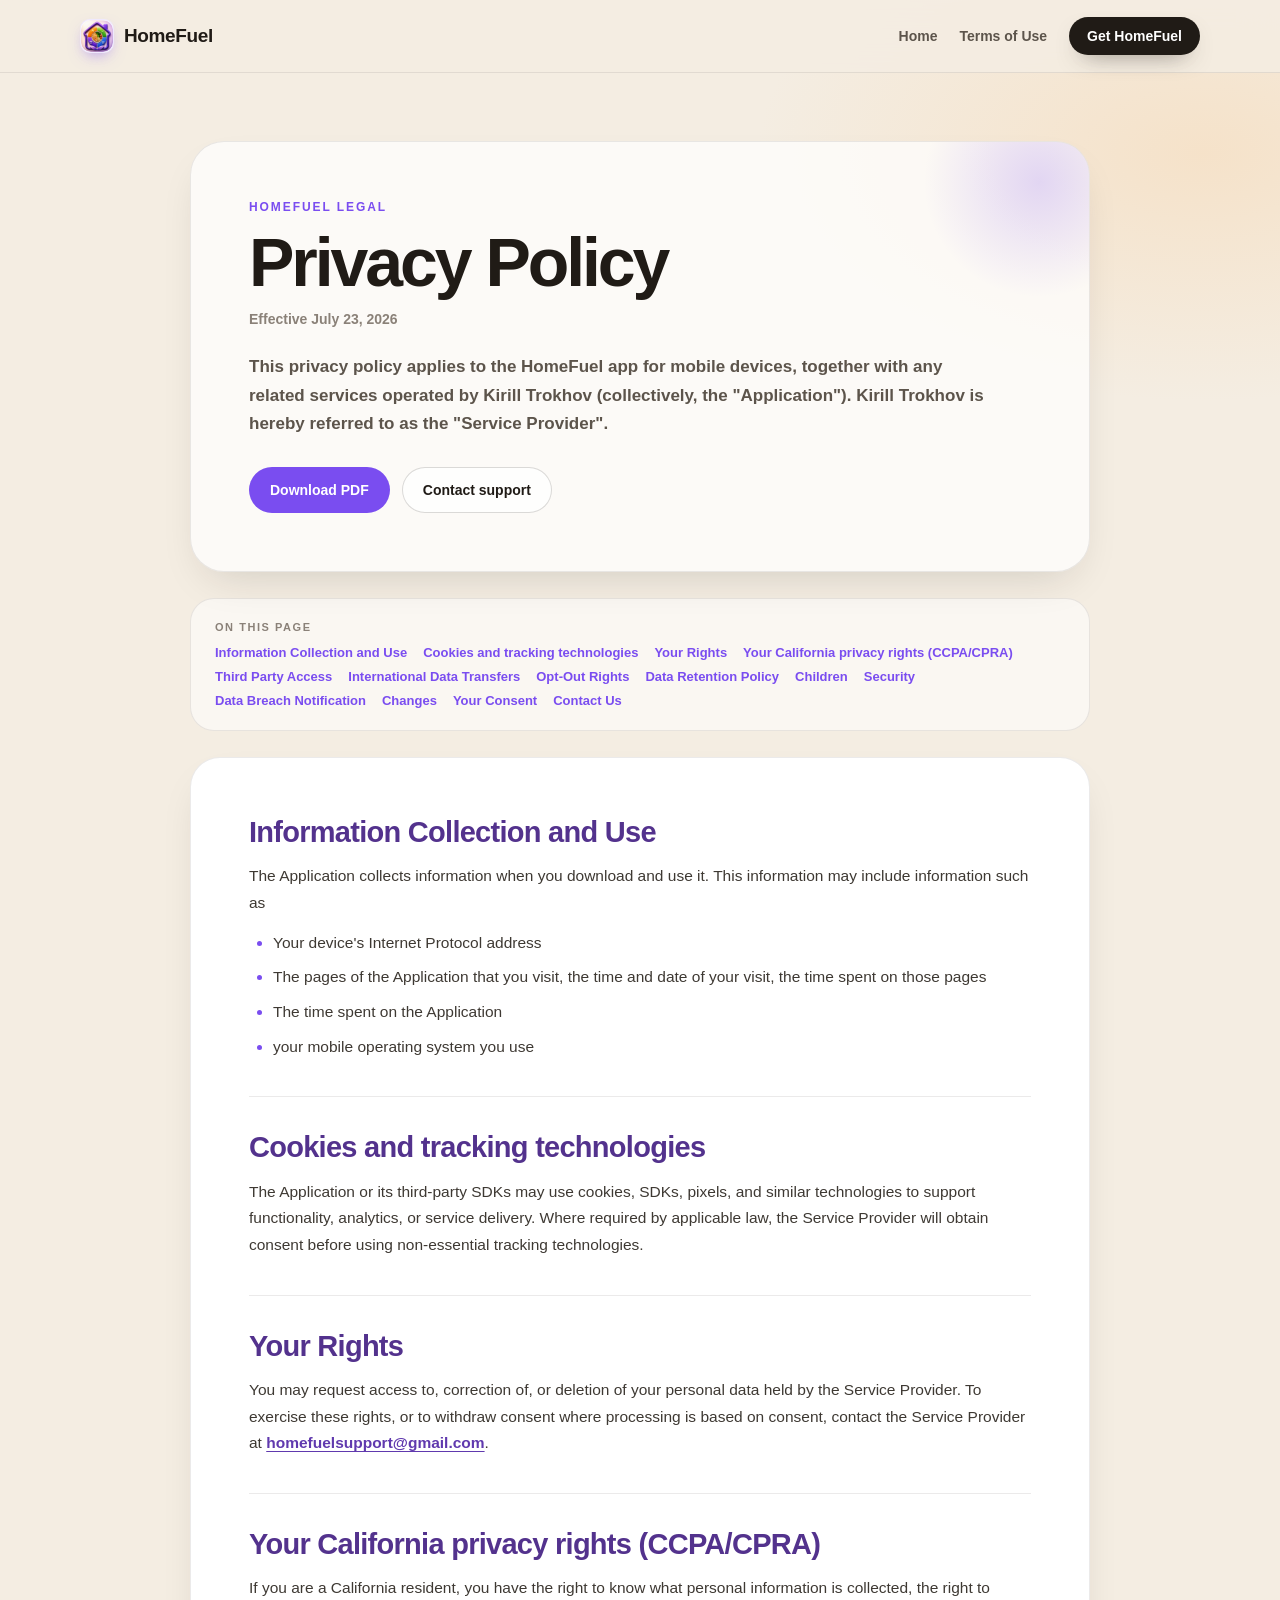
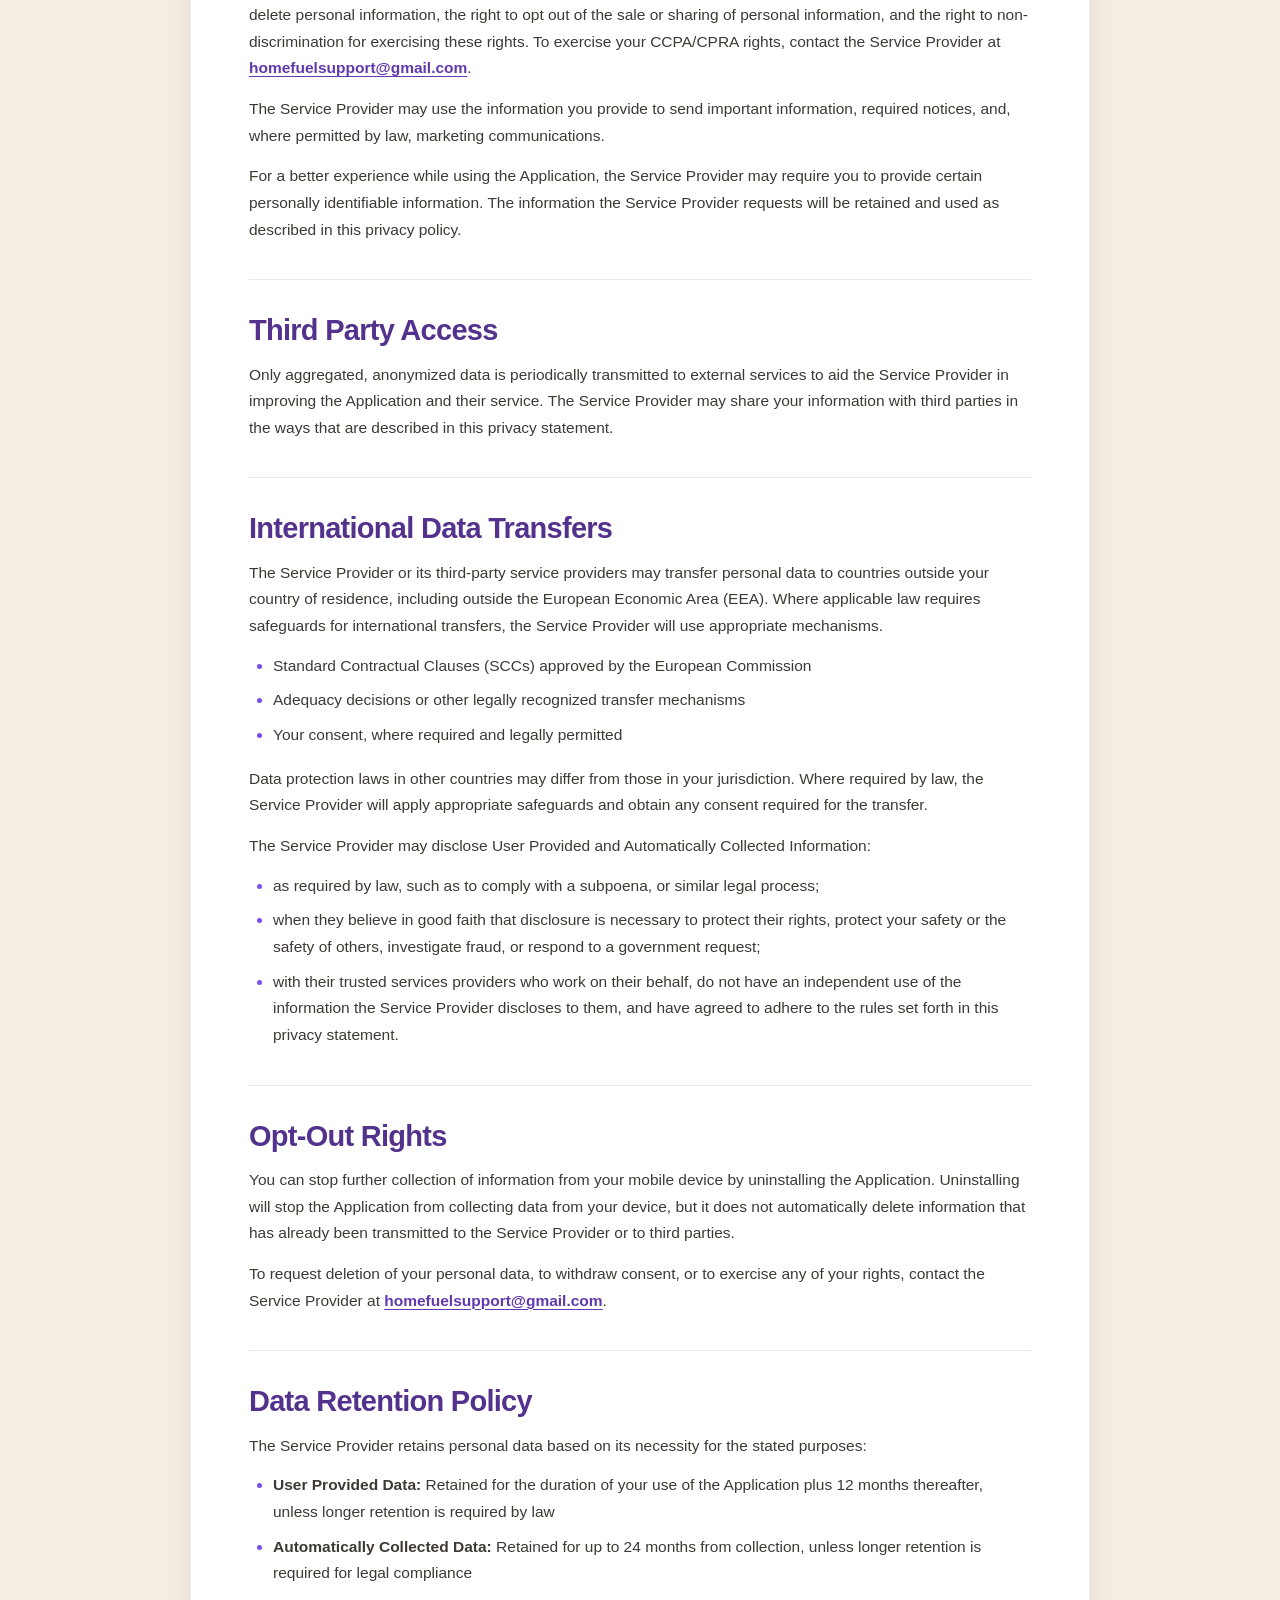
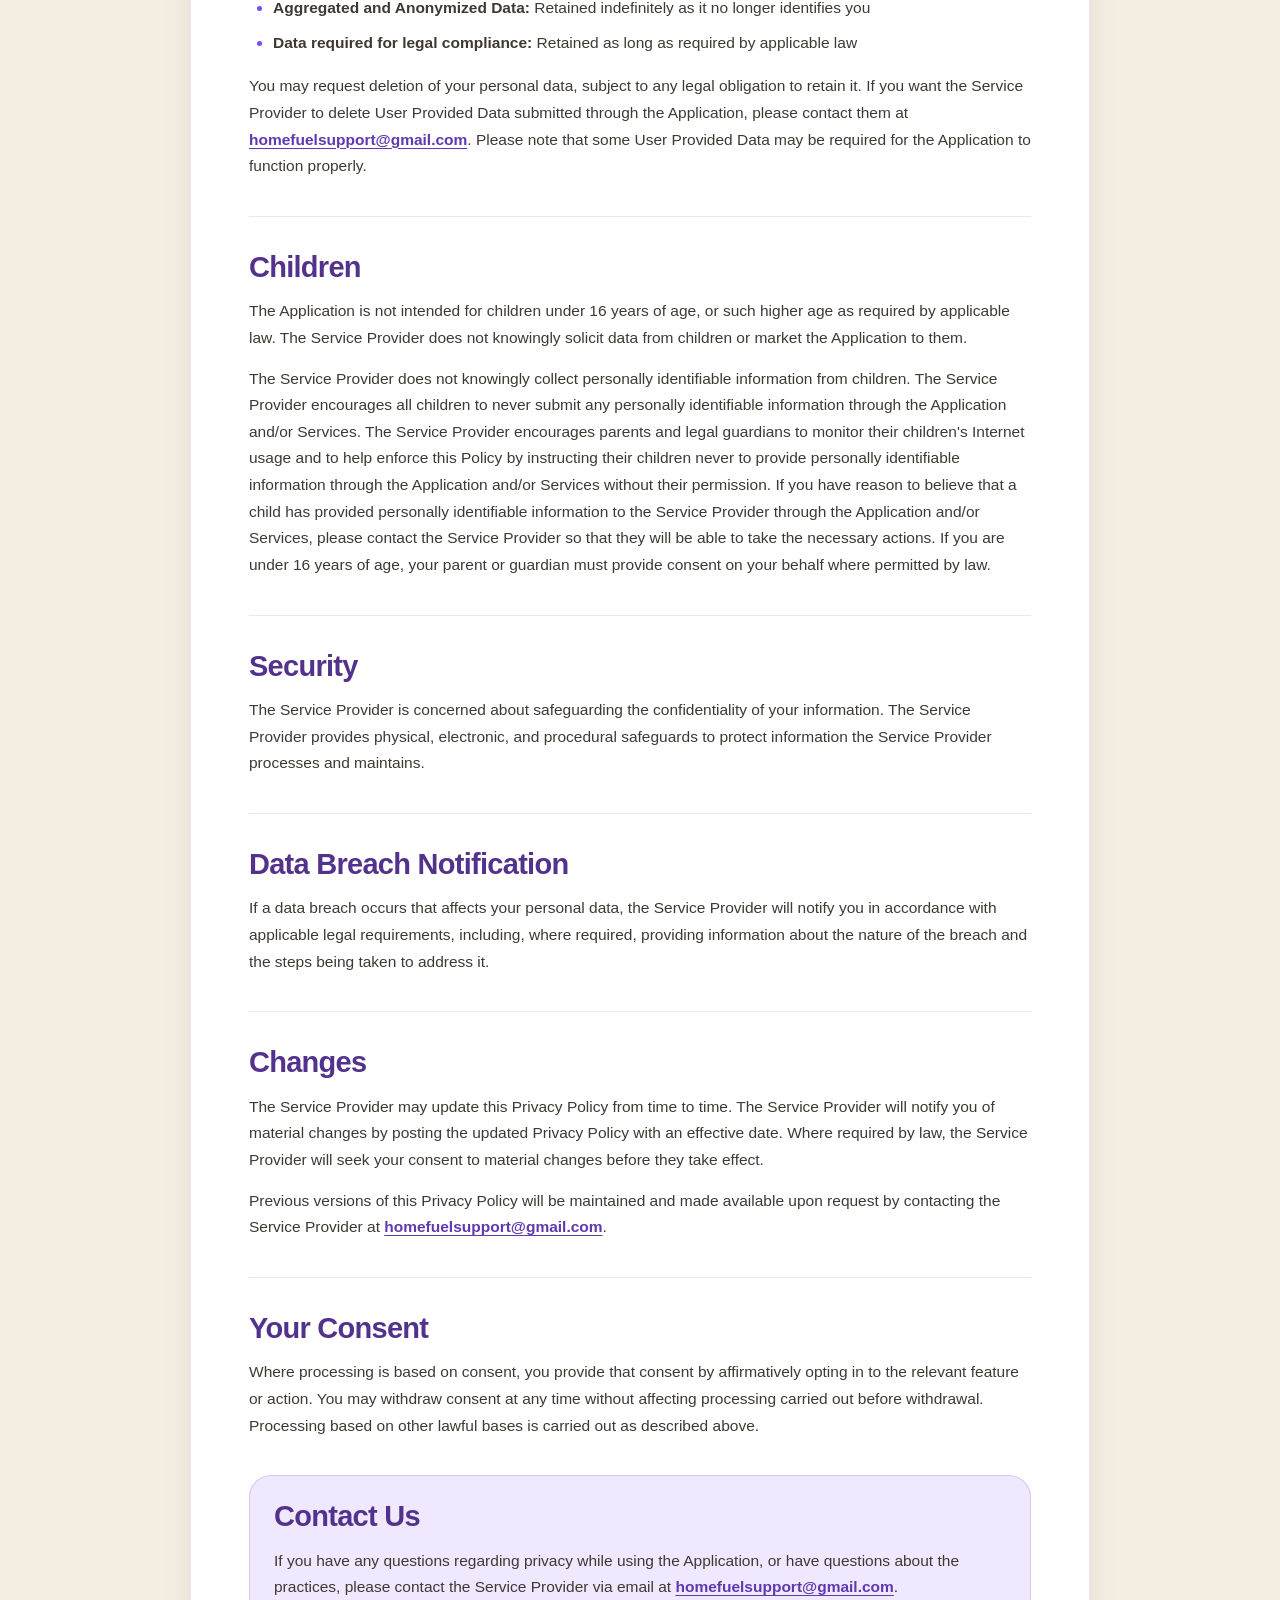
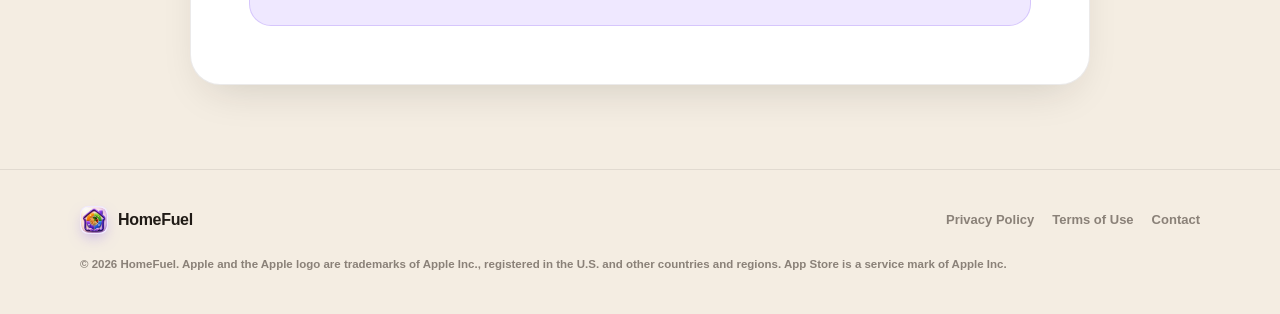
==== commit 5066a111: "Use HomeFuel icon across website" ====
--- a/privacy.html
+++ b/privacy.html
@@ -9,7 +9,13 @@
   <meta property="og:title" content="HomeFuel Privacy Policy" />
   <meta property="og:description" content="Read the HomeFuel Privacy Policy, effective July 23, 2026." />
   <meta property="og:type" content="website" />
-  <link rel="icon" href="data:image/svg+xml,%3Csvg xmlns='http://www.w3.org/2000/svg' viewBox='0 0 64 64'%3E%3Crect width='64' height='64' rx='16' fill='%236f3df0'/%3E%3Cpath d='M32 12c5 6 9 10 9 16a9 9 0 0 1-18 0c0-6 4-10 9-16z' fill='%23ffd257'/%3E%3Crect x='20' y='40' width='24' height='6' rx='3' fill='%23fff'/%3E%3Crect x='24' y='50' width='16' height='5' rx='2.5' fill='%23ffffffaa'/%3E%3C/svg%3E" />
+  <meta property="og:image" content="https://ktrokhov.github.io/homefuelSite/assets/homefuel-icon.jpg" />
+  <meta property="og:image:width" content="1024" />
+  <meta property="og:image:height" content="1024" />
+  <meta name="twitter:card" content="summary" />
+  <link rel="icon" type="image/png" sizes="32x32" href="assets/favicon-32.png" />
+  <link rel="icon" type="image/png" sizes="192x192" href="assets/homefuel-icon-192.png" />
+  <link rel="apple-touch-icon" sizes="180x180" href="assets/apple-touch-icon.png" />
   <link rel="stylesheet" href="styles.css" />
   <link rel="stylesheet" href="legal.css" />
 </head>
@@ -20,11 +26,7 @@
     <div class="wrap legal-nav-inner">
       <a class="brand" href="index.html" aria-label="HomeFuel home">
           <span class="brand-mark" aria-hidden="true">
-            <svg viewBox="0 0 24 24" fill="none">
-              <path d="M12 3c2.6 3 4.6 5.2 4.6 8.1a4.6 4.6 0 0 1-9.2 0C7.4 8.2 9.4 6 12 3z" fill="#ffd257"/>
-              <rect x="6.5" y="16.6" width="11" height="2.5" rx="1.25" fill="#fff"/>
-              <rect x="8.5" y="20.2" width="7" height="1.9" rx="0.95" fill="#ffffffb3"/>
-            </svg>
+            <img src="assets/homefuel-icon-192.png" alt="" />
           </span>
           HomeFuel
         </a>
@@ -165,11 +167,7 @@
       <div class="legal-footer-top">
         <a class="brand" href="index.html" aria-label="HomeFuel home">
           <span class="brand-mark" aria-hidden="true">
-            <svg viewBox="0 0 24 24" fill="none">
-              <path d="M12 3c2.6 3 4.6 5.2 4.6 8.1a4.6 4.6 0 0 1-9.2 0C7.4 8.2 9.4 6 12 3z" fill="#ffd257"/>
-              <rect x="6.5" y="16.6" width="11" height="2.5" rx="1.25" fill="#fff"/>
-              <rect x="8.5" y="20.2" width="7" height="1.9" rx="0.95" fill="#ffffffb3"/>
-            </svg>
+            <img src="assets/homefuel-icon-192.png" alt="" />
           </span>
           HomeFuel
         </a>
--- a/styles.css
+++ b/styles.css
@@ -148,12 +148,20 @@
   width: 34px;
   height: 34px;
   border-radius: 10px;
-  background: linear-gradient(135deg, #8a5cf5, #6f3df0);
+  background: #fff;
   display: grid;
   place-items: center;
+  overflow: hidden;
+  border: 1px solid rgba(122, 77, 240, 0.12);
   box-shadow: 0 6px 16px -6px rgba(122, 77, 240, 0.6);
 }
-.brand-mark svg { width: 19px; height: 19px; }
+.brand-mark img {
+  width: 100%;
+  height: 100%;
+  display: block;
+  object-fit: cover;
+  border-radius: inherit;
+}
 .nav-links {
   display: flex;
   gap: 26px;
@@ -1092,7 +1100,7 @@
 }
 .footer .brand { font-size: 16px; }
 .footer .brand-mark { width: 28px; height: 28px; border-radius: 8px; }
-.footer .brand-mark svg { width: 15px; height: 15px; }
+.footer .brand-mark img { width: 100%; height: 100%; }
 .footer-links {
   margin-left: auto;
   display: flex;
--- a/legal.css
+++ b/legal.css
@@ -257,7 +257,7 @@
 
 .legal-footer .brand { font-size: 16px; }
 .legal-footer .brand-mark { width: 28px; height: 28px; border-radius: 8px; }
-.legal-footer .brand-mark svg { width: 15px; height: 15px; }
+.legal-footer .brand-mark img { width: 100%; height: 100%; }
 
 .legal-footer-links {
   display: flex;
